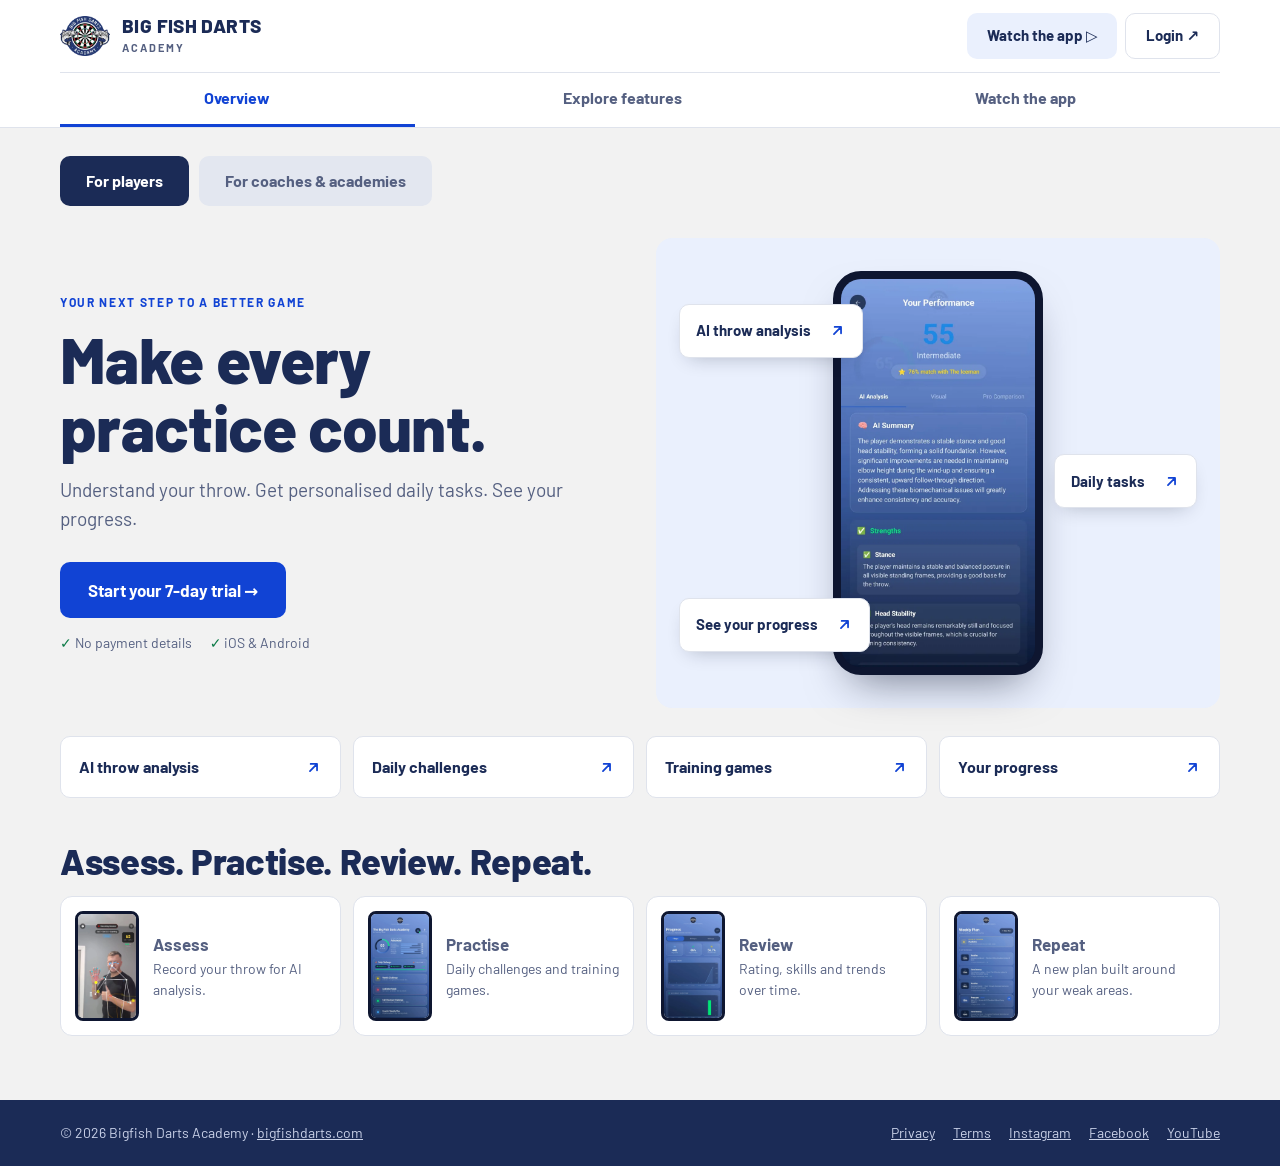
==== academy/index.html @ c9cdac0c "Add Big Fish Darts Academy website design preview Co-Authored-By: Claude Opus 5.5 <noreply@anthropic" ====
<!doctype html>
<html lang="en-GB">
<head>
  <meta charset="utf-8">
  <meta name="viewport" content="width=device-width, initial-scale=1, viewport-fit=cover">
  <title>Big Fish Darts Academy | Darts Training for Players and Academies</title>
  <meta name="description" content="Make every practice count. AI throw analysis, daily tasks and progress tracking for players, and a branded academy app for coaches.">
  <meta name="robots" content="noindex, nofollow">
  <meta name="theme-color" content="#243772">
  <link rel="icon" type="image/webp" href="img/logos/academy-crest-160.webp">
  <link rel="preconnect" href="https://fonts.googleapis.com">
  <link rel="preconnect" href="https://fonts.gstatic.com" crossorigin>
  <link rel="stylesheet" href="https://fonts.googleapis.com/css2?family=Barlow:wght@400;500;600;700;800&display=swap">
  <style>
    /* Same system as the League site: header + tabs, one tab at a time.
       An audience switch (players / coaches) changes headlines, screens and features. */
    :root {
      --rhino: #243772; --navy: #1b2b56; --sapphire: #1143d4; --sapphire-dark: #0d36ad;
      --grey: #f2f2f2; --white: #ffffff;
      --ink: #1b2b56; --muted: #556081; --line: #dfe3ec; --soft: #eaf0fd; --soft-2: #f6f8fc;
      --ok: #0b7a46;
      --body: "Barlow", system-ui, -apple-system, "Segoe UI", sans-serif;
      --r: 12px;
      color-scheme: light;
    }
    *, *::before, *::after { box-sizing: border-box; }
    body { margin: 0; font-family: var(--body); font-size: 16px; line-height: 1.55; color: var(--ink); background: var(--grey); -webkit-font-smoothing: antialiased; }
    img { display: block; max-width: 100%; height: auto; }
    a { color: var(--sapphire); }
    button { font: inherit; color: inherit; }
    :focus-visible { outline: 3px solid var(--sapphire); outline-offset: 2px; border-radius: 6px; }
    .wrap { width: 100%; max-width: 1200px; margin: 0 auto; padding-inline: 20px; }
    .eyebrow { margin: 0; font-size: 12px; font-weight: 700; letter-spacing: 0.14em; text-transform: uppercase; color: var(--sapphire); }
    h1, h2, h3 { margin: 0; line-height: 1.06; letter-spacing: -0.01em; text-wrap: balance; }
    h1 { font-size: clamp(38px, 5vw, 64px); font-weight: 800; }
    h2 { font-size: clamp(26px, 3vw, 36px); font-weight: 800; }
    h3 { font-size: 19px; font-weight: 700; }
    .lede { margin: 14px 0 0; font-size: 19px; color: var(--muted); max-width: 34em; }
    .small { font-size: 13px; color: var(--muted); }

    .btn { display: inline-flex; align-items: center; justify-content: center; gap: 8px; min-height: 46px; padding: 0 20px; border: 0; border-radius: 10px; font-weight: 700; font-size: 15px; text-decoration: none; cursor: pointer; white-space: nowrap; transition: background-color .15s, border-color .15s; }
    .btn-primary { background: var(--sapphire); color: #fff; } .btn-primary:hover { background: var(--sapphire-dark); color: #fff; }
    .btn-soft { background: var(--soft); color: var(--navy); } .btn-soft:hover { background: #dbe5fb; }
    .btn-line { background: #fff; color: var(--navy); border: 1.5px solid var(--line); } .btn-line:hover { border-color: var(--navy); }
    .btn-big { min-height: 56px; padding: 0 28px; font-size: 17px; }
    .btn-block { width: 100%; }
    .btn[disabled] { opacity: 0.55; cursor: not-allowed; }

    /* Header */
    .head { background: #fff; border-bottom: 1px solid var(--line); position: sticky; top: 0; z-index: 30; }
    .headbar { display: flex; align-items: center; justify-content: space-between; gap: 12px; min-height: 72px; }
    .brand { display: flex; align-items: center; gap: 12px; text-decoration: none; color: var(--ink); }
    .brand img { width: 50px; }
    .brand b { display: block; font-size: 19px; font-weight: 800; letter-spacing: 0.02em; line-height: 1; }
    .brand span span { display: block; margin-top: 4px; font-size: 11px; font-weight: 700; letter-spacing: 0.18em; color: var(--muted); }
    .head-actions { display: flex; align-items: center; gap: 8px; }
    .tabs { display: flex; gap: 4px; border-top: 1px solid var(--line); }
    .tabs [role="tab"] { flex: 1 0 auto; min-height: 54px; padding: 0 22px; border: 0; background: none; font-weight: 700; font-size: 16px; color: var(--muted); cursor: pointer; border-bottom: 3px solid transparent; }
    .tabs [role="tab"]:hover { color: var(--ink); }
    .tabs [role="tab"][aria-selected="true"] { color: var(--sapphire); border-bottom-color: var(--sapphire); }

    /* Audience switch */
    .audience { display: inline-grid; grid-template-columns: auto auto; gap: 10px; margin-top: 28px; }
    .audience button { min-height: 50px; padding: 0 26px; border: 0; border-radius: 10px; background: #e3e7f0; color: var(--muted); font-weight: 700; font-size: 16px; cursor: pointer; }
    .audience button[aria-pressed="true"] { background: var(--navy); color: #fff; }

    main { padding-block: 0 64px; }
    [role="tabpanel"][hidden], [data-aud][hidden] { display: none; }
    .panel, [data-aud] { animation: fade .2s ease; }
    @keyframes fade { from { opacity: 0; } to { opacity: 1; } }
    .card { background: #fff; border: 1px solid var(--line); border-radius: var(--r); }
    .chip { display: inline-flex; align-items: center; min-height: 26px; padding: 0 10px; border-radius: 6px; background: var(--soft); color: var(--sapphire); font-size: 12px; font-weight: 800; letter-spacing: 0.08em; text-transform: uppercase; }
    .chip-grey { background: #eceff4; color: var(--muted); }

    /* ---------- Overview ---------- */
    .hero { display: grid; grid-template-columns: minmax(0, 1fr) minmax(0, 1fr); gap: 32px; align-items: center; margin-top: 32px; }
    .checks { display: flex; flex-wrap: wrap; gap: 6px 18px; margin: 14px 0 0; padding: 0; list-style: none; font-size: 14px; color: var(--muted); }
    .checks li::before { content: "✓ "; color: var(--ok); font-weight: 800; }
    .stage { position: relative; min-height: 470px; border-radius: 16px; background: var(--soft); display: flex; align-items: center; justify-content: center; padding: 28px; }
    .phone { width: 210px; border-radius: 28px; border: 8px solid #0e1630; background: #0e1630; overflow: hidden; box-shadow: 0 22px 44px -18px rgba(14,22,48,0.55); }
    .tablet { width: 300px; border-radius: 16px; border: 8px solid #0e1630; background: #0e1630; overflow: hidden; box-shadow: 0 22px 44px -18px rgba(14,22,48,0.55); }
    .float { position: absolute; display: flex; align-items: center; justify-content: space-between; gap: 18px; min-height: 54px; padding: 0 16px; border: 1px solid var(--line); border-radius: 10px; background: #fff; font-weight: 700; font-size: 15px; cursor: pointer; box-shadow: 0 8px 20px -10px rgba(14,22,48,0.3); transition: border-color .15s; }
    .float:hover, .tile:hover { border-color: var(--sapphire); }
    .float svg, .tile svg { flex: none; width: 17px; height: 17px; color: var(--sapphire); }
    .f1 { left: 4%; top: 14%; } .f2 { right: 4%; top: 46%; } .f3 { left: 4%; bottom: 12%; }
    .caption { margin-top: 10px; text-align: center; }
    .tilerow { display: grid; grid-template-columns: repeat(4, minmax(0, 1fr)); gap: 12px; margin-top: 28px; }
    .tile { display: flex; align-items: center; justify-content: space-between; gap: 12px; min-height: 62px; padding: 0 18px; border: 1px solid var(--line); border-radius: 10px; background: #fff; font-weight: 700; font-size: 16px; text-align: left; cursor: pointer; transition: border-color .15s; }
    .tile small { display: block; font-weight: 600; font-size: 12px; color: var(--muted); }
    .swatches { display: flex; flex-wrap: wrap; align-items: center; gap: 12px; margin-top: 22px; }
    .swatches > span { font-size: 12px; font-weight: 800; letter-spacing: 0.12em; color: var(--muted); margin-right: 6px; }
    .sw { width: 40px; height: 40px; border-radius: 50%; border: 3px solid #fff; box-shadow: 0 0 0 1px var(--line); cursor: pointer; }
    .sw[aria-pressed="true"] { box-shadow: 0 0 0 3px var(--sapphire); }
    .sw-name { font-size: 14px; font-weight: 700; }

    .loop { margin-top: 44px; }
    .loop-grid { display: grid; grid-template-columns: repeat(4, minmax(0, 1fr)); gap: 12px; margin-top: 16px; }
    .loop-step { display: flex; gap: 14px; align-items: center; padding: 14px; text-align: left; cursor: pointer; }
    .loop-step img { width: 64px; height: 110px; object-fit: cover; object-position: top; border-radius: 8px; border: 3px solid #0e1630; flex: none; }
    .loop-step b { display: block; font-size: 17px; }
    .loop-step span { font-size: 14px; color: var(--muted); }
    .week { display: grid; grid-template-columns: repeat(7, minmax(0, 1fr)); gap: 8px; margin-top: 16px; }
    .day { padding: 12px; min-height: 120px; }
    .day b { display: block; font-size: 12px; letter-spacing: 0.1em; text-transform: uppercase; color: var(--muted); }
    .day strong { display: block; margin-top: 8px; font-size: 15px; line-height: 1.3; }
    .day span { display: block; margin-top: 4px; font-size: 13px; color: var(--muted); }
    .day.you { background: var(--navy); color: #fff; border-color: var(--navy); }
    .day.you b, .day.you span { color: #c9d1e8; }

    /* ---------- Explore features ---------- */
    .explore { display: grid; grid-template-columns: minmax(0, 1fr) minmax(0, 0.8fr) minmax(0, 1fr); gap: 18px; align-items: stretch; margin-top: 24px; }
    .tiles { display: flex; flex-direction: column; gap: 12px; }
    .tiles .tile { min-height: 64px; }
    .phone-stage { display: flex; flex-direction: column; align-items: center; justify-content: space-between; gap: 18px; padding: 22px; border-radius: var(--r); background: var(--soft); }
    .phone-stage .phone { width: min(220px, 100%); }
    .more { margin-top: 16px; display: flex; flex-wrap: wrap; gap: 12px; }
    .more .btn { min-width: 240px; }

    /* ---------- Watch ---------- */
    .watch { display: grid; grid-template-columns: minmax(0, 1fr) minmax(0, 1fr); gap: 28px; margin-top: 24px; align-items: center; }
    .story { position: relative; display: flex; align-items: center; justify-content: center; min-height: 520px; border-radius: 16px; background: var(--rhino); padding: 24px; }
    .story img { max-height: 470px; width: auto; border-radius: 18px; border: 6px solid #0e1630; }
    .story img.wide { border-radius: 12px; max-width: 100%; }
    .story .tag { position: absolute; top: 14px; left: 14px; }
    .steps { display: flex; flex-direction: column; gap: 10px; margin-top: 20px; }
    .steps button { display: grid; grid-template-columns: 38px minmax(0, 1fr); gap: 14px; align-items: center; padding: 14px 16px; border: 1px solid var(--line); border-radius: 10px; background: #fff; text-align: left; cursor: pointer; }
    .steps button i { display: flex; align-items: center; justify-content: center; width: 38px; height: 38px; border-radius: 50%; background: #e3e7f0; font-style: normal; font-weight: 800; }
    .steps button[aria-pressed="true"] { border-color: var(--sapphire); box-shadow: inset 4px 0 0 var(--sapphire); }
    .steps button[aria-pressed="true"] i { background: var(--sapphire); color: #fff; }
    .steps b { display: block; } .steps span { font-size: 14px; color: var(--muted); }
    .navrow { display: flex; gap: 10px; margin-top: 16px; }
    .soon { margin-top: 16px; padding: 14px 16px; border-radius: 10px; background: #fff7e0; color: #6a4e00; font-size: 14px; }

    /* Dialogs */
    dialog { border: 0; padding: 0; border-radius: 16px; width: 100%; max-width: min(880px, calc(100vw - 24px)); max-height: calc(100vh - 32px); color: var(--ink); box-shadow: 0 30px 80px rgba(14,22,48,0.45); }
    dialog::backdrop { background: rgba(14,22,48,0.6); }
    dialog[open] { animation: fade .18s ease; }
    .dlg-top { position: sticky; top: 0; z-index: 2; display: flex; align-items: center; justify-content: space-between; gap: 12px; padding: 12px 18px; background: #fff; border-bottom: 1px solid var(--line); }
    .back { display: inline-flex; align-items: center; gap: 6px; min-height: 44px; padding: 0 6px; border: 0; background: none; color: var(--sapphire); font-weight: 700; cursor: pointer; }
    .x { width: 44px; height: 44px; border: 1px solid var(--line); border-radius: 10px; background: #fff; font-size: 22px; line-height: 1; cursor: pointer; }
    .feat { display: grid; grid-template-columns: minmax(0, 1fr) minmax(0, 1fr); gap: 24px; padding: 24px; }
    .feat .benefit { margin: 8px 0 0; font-size: 19px; font-weight: 700; }
    .feat .desc { margin: 8px 0 0; color: var(--muted); }
    .feat ul { margin: 16px 0 0; padding-left: 20px; } .feat li { margin: 6px 0; }
    .feat .shots { display: flex; gap: 10px; justify-content: center; padding: 16px; border-radius: var(--r); background: var(--soft); overflow-x: auto; }
    .feat .shots img { width: 190px; flex: none; border-radius: 16px; border: 5px solid #0e1630; cursor: zoom-in; }
    .feat .shots img.wide { width: 280px; border-radius: 10px; }
    .list { margin: 0; padding: 0; list-style: none; }
    .list li { display: flex; align-items: center; justify-content: space-between; gap: 12px; padding: 14px 0; border-top: 1px solid var(--line); }
    .list li:first-child { border-top: 0; }
    .list p { margin: 2px 0 0; font-size: 14px; color: var(--muted); }
    ol.howto { margin: 0; padding-left: 20px; } ol.howto li { margin: 8px 0; }
    dialog.lightbox { max-width: min(560px, calc(100vw - 24px)); background: #0e1630; }
    dialog.lightbox img { width: 100%; max-height: 86vh; object-fit: contain; }
    dialog.lightbox .x { position: absolute; top: 10px; right: 10px; }

    footer { background: var(--navy); color: #c9d1e8; font-size: 14px; }
    footer .row { display: flex; flex-wrap: wrap; align-items: center; justify-content: space-between; gap: 10px 24px; padding-block: 22px; }
    footer a { color: #c9d1e8; } footer a:hover { color: #fff; }
    footer nav { display: flex; flex-wrap: wrap; gap: 6px 18px; }
    .bottom-nav { display: none; }

    @media (max-width: 900px) {
      .hero, .watch { grid-template-columns: minmax(0, 1fr); }
      .stage { min-height: 0; flex-direction: column; gap: 14px; }
      .float { position: static; width: 100%; }
      .floats { display: grid; grid-template-columns: repeat(2, minmax(0, 1fr)); gap: 10px; width: 100%; }
      .tilerow, .loop-grid { grid-template-columns: repeat(2, minmax(0, 1fr)); }
      .week { grid-template-columns: repeat(4, minmax(0, 1fr)); }
      .explore { grid-template-columns: minmax(0, 1fr); }
      .explore .phone-stage { order: -1; }
      .tiles { display: grid; grid-template-columns: repeat(2, minmax(0, 1fr)); }
      .tiles .tile { min-height: 58px; font-size: 15px; padding: 0 14px; }
      .feat { grid-template-columns: minmax(0, 1fr); padding: 18px; }
      .story { min-height: 0; }
      .story img { max-height: 400px; }
    }
    @media (min-width: 901px) { .floats { display: contents; } }
    @media (max-width: 640px) {
      .tabs { display: none; }
      .head-actions .btn-soft { display: none; }
      .brand img { width: 42px; }
      main { padding-block: 0 96px; }
      .audience { display: grid; width: 100%; margin-top: 16px; }
      .audience button { padding: 0 10px; font-size: 15px; }
      .hero { margin-top: 20px; gap: 22px; }
      .btn-big { width: 100%; }
      .tilerow, .loop-grid { grid-template-columns: minmax(0, 1fr); }
      .week { grid-template-columns: repeat(2, minmax(0, 1fr)); }
      .tablet { width: 240px; }
      dialog { max-width: 100vw; max-height: 100vh; height: 100%; border-radius: 0; margin: 0; }
      .feat .shots { justify-content: flex-start; }
      .bottom-nav { display: grid; grid-template-columns: repeat(4, minmax(0, 1fr)); position: fixed; left: 0; right: 0; bottom: 0; z-index: 40; background: #fff; border-top: 1px solid var(--line); padding-bottom: env(safe-area-inset-bottom, 0px); }
      .bottom-nav button { display: flex; flex-direction: column; align-items: center; justify-content: center; gap: 3px; min-height: 60px; border: 0; background: none; font-size: 11px; font-weight: 700; color: var(--muted); cursor: pointer; }
      .bottom-nav svg { width: 22px; height: 22px; }
      .bottom-nav button[aria-current="true"] { color: var(--sapphire); }
      footer { padding-bottom: 64px; }
    }
    @media (prefers-reduced-motion: reduce) { *, *::before, *::after { animation: none !important; transition: none !important; } }
  </style>
</head>
<body>

<header class="head">
  <div class="wrap headbar">
    <a class="brand" href="#overview" data-go="overview" aria-label="Big Fish Darts Academy home">
      <img src="img/logos/academy-crest-160.webp" width="50" height="39" alt="">
      <span><b>BIG FISH DARTS</b><span>ACADEMY</span></span>
    </a>
    <div class="head-actions">
      <button class="btn btn-soft" type="button" data-go="watch">Watch the app ▷</button>
      <button class="btn btn-line" type="button" data-open="dlg-login">Login ↗</button>
    </div>
  </div>
  <div class="wrap">
    <nav class="tabs" role="tablist" aria-label="Big Fish Darts Academy">
      <button role="tab" id="tab-overview" aria-controls="overview" aria-selected="true">Overview</button>
      <button role="tab" id="tab-features" aria-controls="features" aria-selected="false" tabindex="-1">Explore features</button>
      <button role="tab" id="tab-watch" aria-controls="watch" aria-selected="false" tabindex="-1">Watch the app</button>
    </nav>
  </div>
</header>

<main class="wrap">
  <div class="audience" role="group" aria-label="Who is this for?">
    <button type="button" data-audience="players" aria-pressed="true">For players</button>
    <button type="button" data-audience="coaches" aria-pressed="false">For coaches &amp; academies</button>
  </div>

  <!-- ======================= OVERVIEW ======================= -->
  <section id="overview" class="panel" role="tabpanel" aria-labelledby="tab-overview">

    <!-- Players -->
    <div data-aud="players">
      <div class="hero">
        <div>
          <p class="eyebrow">Your next step to a better game</p>
          <h1 style="margin-top: 14px">Make every practice count.</h1>
          <p class="lede">Understand your throw. Get personalised daily tasks. See your progress.</p>
          <div style="margin-top: 28px"><a class="btn btn-primary btn-big" href="https://apps.apple.com/us/app/big-fish-darts-academy/id6762966870" target="_blank" rel="noopener">Start your 7-day trial →</a></div>
          <ul class="checks"><li>No payment details</li><li>iOS &amp; Android</li></ul>
        </div>
        <div>
          <div class="stage">
            <div class="phone"><img src="img/app/ai-summary.webp" alt="Your Performance screen: AI summary of a player's throw with a score of 55"></div>
            <div class="floats">
              <button class="float f1" type="button" data-feature="ai">AI throw analysis <svg viewBox="0 0 24 24" fill="none" stroke="currentColor" stroke-width="2.5" stroke-linecap="round" stroke-linejoin="round" aria-hidden="true"><path d="M7 17 17 7M8 7h9v9"/></svg></button>
              <button class="float f2" type="button" data-feature="plan">Daily tasks <svg viewBox="0 0 24 24" fill="none" stroke="currentColor" stroke-width="2.5" stroke-linecap="round" stroke-linejoin="round" aria-hidden="true"><path d="M7 17 17 7M8 7h9v9"/></svg></button>
              <button class="float f3" type="button" data-feature="progress">See your progress <svg viewBox="0 0 24 24" fill="none" stroke="currentColor" stroke-width="2.5" stroke-linecap="round" stroke-linejoin="round" aria-hidden="true"><path d="M7 17 17 7M8 7h9v9"/></svg></button>
            </div>
          </div>
        </div>
      </div>
      <div class="tilerow" data-tiles="ai daily games progress"></div>

      <div class="loop">
        <h2>Assess. Practise. Review. Repeat.</h2>
        <div class="loop-grid">
          <button class="card loop-step" type="button" data-feature="ai"><img src="img/app/live-scan.webp" alt=""><span><b>Assess</b><span>Record your throw for AI analysis.</span></span></button>
          <button class="card loop-step" type="button" data-feature="daily"><img src="img/app/train.webp" alt=""><span><b>Practise</b><span>Daily challenges and training games.</span></span></button>
          <button class="card loop-step" type="button" data-feature="progress"><img src="img/app/progress.webp" alt=""><span><b>Review</b><span>Rating, skills and trends over time.</span></span></button>
          <button class="card loop-step" type="button" data-feature="plan"><img src="img/app/weekly-plan.webp" alt=""><span><b>Repeat</b><span>A new plan built around your weak areas.</span></span></button>
        </div>
      </div>
    </div>

    <!-- Coaches -->
    <div data-aud="coaches" hidden>
      <div class="hero">
        <div>
          <p class="eyebrow">Your players. Your identity.</p>
          <h1 style="margin-top: 14px">Your academy.<br>Your app.<br>Your colours.</h1>
          <p class="lede">Keep players improving through the six days between sessions.</p>
          <div style="margin-top: 28px"><button class="btn btn-primary btn-big" type="button" data-open="dlg-create">Create your academy app →</button></div>
          <div class="swatches" role="group" aria-label="Try an academy style">
            <span>TRY A STYLE</span>
            <button class="sw" type="button" aria-pressed="true" data-style="kendal" style="background:#0f5b45" aria-label="Kendal Youth style"></button>
            <button class="sw" type="button" aria-pressed="false" data-style="rubery" style="background:#c8673f" aria-label="Rubery style"></button>
            <button class="sw" type="button" aria-pressed="false" data-style="pendle" style="background:#c9a92c" aria-label="Pendle Youth style"></button>
            <button class="sw" type="button" aria-pressed="false" data-style="shepperton" style="background:#7a1c24" aria-label="Shepperton style"></button>
            <button class="sw" type="button" aria-pressed="false" data-style="bullseye" style="background:#c4302b" aria-label="Bullseye style"></button>
            <span class="sw-name" id="sw-name">Kendal Youth</span>
          </div>
        </div>
        <div>
          <div class="stage">
            <div class="tablet"><img id="style-img" src="img/brand/kendal.webp" alt="The app in Kendal Youth Darts Academy's colours"></div>
            <div class="floats">
              <button class="float f1" type="button" data-feature="brand">Make it yours <svg viewBox="0 0 24 24" fill="none" stroke="currentColor" stroke-width="2.5" stroke-linecap="round" stroke-linejoin="round" aria-hidden="true"><path d="M7 17 17 7M8 7h9v9"/></svg></button>
              <button class="float f2" type="button" data-feature="cplan">Set weekly plans <svg viewBox="0 0 24 24" fill="none" stroke="currentColor" stroke-width="2.5" stroke-linecap="round" stroke-linejoin="round" aria-hidden="true"><path d="M7 17 17 7M8 7h9v9"/></svg></button>
              <button class="float f3" type="button" data-feature="follow">Follow every player <svg viewBox="0 0 24 24" fill="none" stroke="currentColor" stroke-width="2.5" stroke-linecap="round" stroke-linejoin="round" aria-hidden="true"><path d="M7 17 17 7M8 7h9v9"/></svg></button>
            </div>
          </div>
          <p class="small caption">Genuine app screenshots in academy colours.</p>
        </div>
      </div>
      <div class="tilerow" data-tiles="brand cplan follow howai"></div>

      <div class="loop">
        <h2>The six days between sessions</h2>
        <p class="lede" style="margin-top: 8px">You coach once a week. The app keeps every player practising the rest of it.</p>
        <div class="week">
          <div class="card day you"><b>Day 1</b><strong>Your session</strong><span>Coach, then set the week's plan.</span></div>
          <div class="card day"><b>Day 2</b><strong>Doubles Lockdown</strong><span>Doubles across the board</span></div>
          <div class="card day"><b>Day 3</b><strong>Consistency Ladder</strong><span>Consistent scores</span></div>
          <div class="card day"><b>Day 4</b><strong>Checkout Builder</strong><span>Finishing on a double</span></div>
          <div class="card day"><b>Day 5</b><strong>Bob's 27</strong><span>Doubles under pressure</span></div>
          <div class="card day"><b>Day 6</b><strong>Around the Clock</strong><span>Minimal misses</span></div>
          <div class="card day"><b>Day 7</b><strong>Back with you</strong><span>See the week's progress.</span></div>
        </div>
        <p class="small" style="margin-top: 8px">Example week taken from a real AI weekly plan in the app.</p>
      </div>
    </div>
  </section>

  <!-- ======================= EXPLORE FEATURES ======================= -->
  <section id="features" class="panel" role="tabpanel" aria-labelledby="tab-features" hidden>
    <div style="margin-top: 32px">
      <p class="eyebrow" id="feat-eyebrow">Built for players</p>
      <h1 style="margin-top: 10px">Tap a feature. See it work.</h1>
    </div>
    <div class="explore">
      <div class="tiles" id="tiles-left"></div>
      <div class="phone-stage">
        <div class="phone"><img id="feat-phone" src="img/app/home.webp" alt="Big Fish Darts Academy app home screen"></div>
        <button class="btn btn-primary btn-block" type="button" data-go="watch">▷ Watch the app</button>
      </div>
      <div class="tiles" id="tiles-right"></div>
    </div>
    <div class="more" id="more"></div>
  </section>

  <!-- ======================= WATCH ======================= -->
  <section id="watch" class="panel" role="tabpanel" aria-labelledby="tab-watch" hidden>
    <div class="watch">
      <div>
        <p class="eyebrow" id="watch-eyebrow">For players</p>
        <h1 style="margin-top: 10px" id="watch-title">From one throw to real progress.</h1>
        <div class="steps" id="steps"></div>
        <div class="navrow"><button class="btn btn-line" type="button" id="prev">← Previous</button><button class="btn btn-primary" type="button" id="next">Next →</button></div>
        <p class="soon">The short explainer film with real app footage will play here once it's ready.</p>
      </div>
      <div class="story" aria-live="polite"><span class="chip tag" id="story-tag">Step 1 of 4</span><img id="story-img" src="img/app/live-scan.webp" alt=""></div>
    </div>
  </section>
</main>

<footer>
  <div class="wrap row">
    <span>© 2026 Bigfish Darts Academy · <a href="https://www.bigfishdarts.com/">bigfishdarts.com</a></span>
    <nav aria-label="Footer">
      <a href="https://bigfishdartsleague.com/privacy-policy/">Privacy</a>
      <a href="https://bigfishdartsleague.com/terms-conditions/">Terms</a>
      <a href="https://www.instagram.com/bigfishdartsleague/">Instagram</a>
      <a href="https://www.facebook.com/people/Big-Fish-Darts/61577716138135/">Facebook</a>
      <a href="https://www.youtube.com/channel/UCSxT7PgtQ6lNUuAB854ubFQ">YouTube</a>
    </nav>
  </div>
</footer>

<nav class="bottom-nav" aria-label="Sections">
  <button type="button" data-go="overview" aria-current="true"><svg viewBox="0 0 24 24" fill="none" stroke="currentColor" stroke-width="2" stroke-linecap="round" stroke-linejoin="round" aria-hidden="true"><path d="M3 11 12 4l9 7v9a1 1 0 0 1-1 1h-5v-6H9v6H4a1 1 0 0 1-1-1z"/></svg>Overview</button>
  <button type="button" data-go="features"><svg viewBox="0 0 24 24" fill="none" stroke="currentColor" stroke-width="2" stroke-linecap="round" stroke-linejoin="round" aria-hidden="true"><rect x="3" y="3" width="7" height="7" rx="1"/><rect x="14" y="3" width="7" height="7" rx="1"/><rect x="3" y="14" width="7" height="7" rx="1"/><rect x="14" y="14" width="7" height="7" rx="1"/></svg>Features</button>
  <button type="button" data-go="watch"><svg viewBox="0 0 24 24" fill="none" stroke="currentColor" stroke-width="2" stroke-linecap="round" stroke-linejoin="round" aria-hidden="true"><circle cx="12" cy="12" r="9"/><path d="m10 8 6 4-6 4z"/></svg>Watch</button>
  <button type="button" data-open="dlg-app"><svg viewBox="0 0 24 24" fill="none" stroke="currentColor" stroke-width="2" stroke-linecap="round" stroke-linejoin="round" aria-hidden="true"><path d="M12 3v12M7 10l5 5 5-5M5 21h14"/></svg>Get the app</button>
</nav>

<!-- ======================= Dialogs ======================= -->
<dialog id="dlg-feature" aria-labelledby="feat-t">
  <div class="dlg-top"><button class="back" type="button" data-close>← Back to features</button><button class="x" type="button" data-close aria-label="Close">×</button></div>
  <div class="feat" id="feat-body"></div>
</dialog>

<dialog id="dlg-app" aria-labelledby="app-t" style="max-width: 460px">
  <div class="dlg-top"><h2 id="app-t" style="font-size: 22px">Get Big Fish Darts Academy</h2><button class="x" type="button" data-close aria-label="Close">×</button></div>
  <div style="padding: 20px; display: grid; gap: 10px">
    <a class="btn btn-primary" href="https://apps.apple.com/us/app/big-fish-darts-academy/id6762966870" target="_blank" rel="noopener">Download on the App Store ↗</a>
    <button class="btn btn-line" type="button" disabled>Google Play link to be added</button>
    <p class="small" style="margin: 4px 0 0">7-day free trial. No payment details needed to start.</p>
  </div>
</dialog>

<dialog id="dlg-login" aria-labelledby="login-t" style="max-width: 520px">
  <div class="dlg-top"><h2 id="login-t" style="font-size: 22px">Login</h2><button class="x" type="button" data-close aria-label="Close">×</button></div>
  <div style="padding: 20px">
    <p style="margin: 0 0 6px; color: var(--muted)">Web logins are coming soon. Players and coaches use the Big Fish Darts Academy app.</p>
    <ul class="list">
      <li><div><h3>Player login</h3><p>Your plan, sessions and progress.</p></div><span class="chip chip-grey">Coming soon</span></li>
      <li><div><h3>Coach login</h3><p>Your academy, players and tasks.</p></div><span class="chip chip-grey">Coming soon</span></li>
    </ul>
    <button class="btn btn-primary btn-block" type="button" data-swap="dlg-app" style="margin-top: 12px">Open the app instead</button>
  </div>
</dialog>

<dialog id="dlg-create" aria-labelledby="create-t" style="max-width: 560px">
  <div class="dlg-top"><h2 id="create-t" style="font-size: 22px">Create your academy app</h2><button class="x" type="button" data-close aria-label="Close">×</button></div>
  <div style="padding: 22px">
    <ol class="howto">
      <li>Download Big Fish Darts Academy.</li>
      <li>Set up your academy as a coach.</li>
      <li>Add your academy name and logo. Colours are taken from your logo.</li>
      <li>Invite players with your code. They see your branding straight away.</li>
    </ol>
    <div style="display: grid; gap: 10px; margin-top: 18px">
      <a class="btn btn-primary" href="https://apps.apple.com/us/app/big-fish-darts-academy/id6762966870" target="_blank" rel="noopener">Download on the App Store ↗</a>
      <a class="btn btn-line" href="mailto:info@bigfishdartsleague.com?subject=Big%20Fish%20Darts%20Academy%20for%20my%20academy">Talk to us first</a>
    </div>
    <p class="small" style="margin: 12px 0 0">Email: <span style="user-select: all">info@bigfishdartsleague.com</span></p>
  </div>
</dialog>

<dialog id="lightbox" class="lightbox" aria-label="Enlarged image">
  <button class="x" type="button" data-close aria-label="Close">×</button>
  <img src="" alt="">
</dialog>

<script>
/* ---------- Features (content taken from the real app screens) ---------- */
const F = {
  ai: { t: 'AI throw analysis', b: 'See what your throw is really doing.', d: 'Record a short video and get a coaching report on your technique.', s: ['live-scan', 'ai-summary', 'ai-improve', 'frame-windup'], l: ['Record 3 to 10 throws on your phone', 'Strengths and areas to improve, from stance to follow-through', 'Frame-by-frame feedback on your wind-up and release'] },
  pro: { t: 'Pro comparison', b: 'Find the pro whose style is closest to yours.', d: 'Your key metrics side by side with professional throwing styles.', s: ['pro-metrics', 'pro-matches'], l: ['Elbow stability, release timing, follow-through and tempo', 'Your closest style matches, with the reasons why', 'Your numbers against the pro for each metric'] },
  live: { t: 'Live coaching', b: 'Feedback while you practise.', d: 'The camera stays on during practice.', s: ['ai-modes', 'live-scan'], l: ['Instant scores after each throw', 'Spoken coaching cues', 'Body pose detection'] },
  daily: { t: 'Daily challenges', b: 'A reason to pick up your darts every day.', d: 'Three short games each day.', s: ['train'], l: ['A new daily challenge of three games', 'Keep your streak going', 'Mixes doubles, scoring and trebles'] },
  weekly: { t: 'Big Fish Weekly Challenge', b: 'One test of your whole game, every week.', d: 'Six blocks to complete. It resets weekly.', s: ['weekly-challenge'], l: ['Scoring power, singles, trebles, doubles, checkouts and a championship mix', 'Blocks unlock one after another', 'Your first attempt counts most toward your rating'] },
  games: { t: 'Training games', b: 'Practise with purpose, not just at treble 20.', d: 'Every game is scored, with accuracy and darts thrown.', s: ['train-games', 'session-history'], l: ['Big Fish Circuit, Treble Attack, Doubles Lockdown, Consistency Ladder, Around the Clock and more', 'Score, accuracy and time for every session', 'Optional AI form scan results'] },
  codfather: { t: 'Codfather Mode', b: 'Play under match pressure against AI.', d: '', s: ['train'], l: ['501 against an AI opponent', '20 levels', 'Win to unlock the next level'] },
  checkout: { t: 'Full Checkout Challenge', b: 'A lifetime goal for every player.', d: '', s: ['train'], l: ['Complete every checkout from 2 to 170', 'Tracks the finishes you have done'] },
  plan: { t: 'Daily tasks & weekly plan', b: 'Always know what to practise next.', d: 'An AI-personalised 7-day schedule built around your weak areas.', s: ['weekly-plan', 'coach-task'], l: ['A focus for the week, like doubles', 'A game and a target for every day', 'Tasks from your coach appear too'] },
  progress: { t: 'Your progress', b: 'See your game improve, week by week.', d: 'Your BFDAR rating, grade and momentum, with six skills behind it.', s: ['home', 'skills-radar', 'progress'], l: ['Accuracy, consistency, doubles, scoring, pressure and AI form', 'Score, accuracy and doubles trends over 7, 30 or 90 days', 'An AI insight on what to focus on'] },
  board: { t: 'Train the whole board', b: 'Singles, trebles, doubles and checkouts.', d: 'Practice goes well beyond treble 20.', s: ['weekly-challenge', 'train-games'], l: ['Singles and trebles on 20, 19 and 18', 'Doubles from D20 down to D4', 'Checkout doubles to close out a leg'] },
  muscle: { t: 'Muscle memory', b: 'Repeat a good throw until it is automatic.', d: 'Short, regular sessions build a consistent routine.', s: ['session-history'], l: ['Consistency Ladder and Around the Clock reward repeatable throws', 'Daily challenges keep the routine going'] },
  // Coaches
  brand: { t: 'Make it yours', b: 'Your academy name, logo and colours in the app.', d: 'Players see your academy, not ours.', s: ['@shepperton', '@kendal', '@bullseye'], l: ['Add your academy name and logo', 'Colours are taken from your logo', 'Players see your branding as soon as they join with your invite code'] },
  dashboard: { t: 'Coach dashboard', b: 'Every player in one place.', d: '', s: ['coach-dashboard'], l: ['See every connected player and their rating', 'Invite players with a code', 'Keep track of places used'] },
  assign: { t: 'Assign training', b: 'Set the work in seconds.', d: 'Tasks land in your player\'s app under "From your coach".', s: ['assign-task', 'coach-task'], l: ['Pick a training game', 'Set 5 to 20 minutes', 'Add a note for the player'] },
  cplan: { t: 'Weekly plans', b: 'A plan for every player, every week.', d: 'AI-personalised 7-day schedules focused on each player\'s weak areas.', s: ['weekly-plan', 'train'], l: ['A focus of the week for each player', 'A game and a target for every day', 'Players see today\'s task in their app'] },
  groups: { t: 'Groups', b: 'Organise your squad.', d: '', s: ['groups'], l: ['Put players into training groups', 'Add or remove players any time'] },
  follow: { t: 'Follow every player', b: 'Spot progress and problems early.', d: 'Ratings, skills and sessions for each player.', s: ['player-details', 'skills-radar', 'home'], l: ['Rating and skill breakdown for every player', 'Session history and task status', 'Momentum shows who is improving or dropping'] },
  howai: { t: 'How AI helps', b: 'More coaching from every session.', d: 'The AI reviews recorded throws and builds plans around weak areas.', s: ['ai-improve', 'frame-follow', 'weekly-plan'], l: ['Strengths and areas to improve for each player', 'Frame-by-frame technique feedback', 'Weekly plans built from each player\'s weak areas'] },
  between: { t: 'Between sessions', b: 'Stay in touch all week.', d: 'Players see your tasks and can chat with you in the app.', s: ['coach-task', '@bullseye'], l: ['Chat with your players', 'Pending tasks from you on their home screen', 'A weekly tracker of the days they practised'] },
  jdc: { t: 'JDC challenge', b: 'Screens to follow.', d: '', s: [], l: [], soon: 'The JDC challenge screens and approved branding will be added once Big Fish supplies them.' },
};
const SETS = {
  players: { eyebrow: 'Built for players', left: ['ai', 'pro', 'live', 'daily', 'weekly'], right: ['games', 'codfather', 'checkout', 'plan', 'progress'], more: ['board', 'muscle'], phone: 'home' },
  coaches: { eyebrow: 'Built for coaches & academies', left: ['brand', 'dashboard', 'assign', 'cplan', 'groups'], right: ['follow', 'howai', 'between', 'games', 'jdc'], more: ['board', 'muscle'], phone: 'coach-dashboard' },
};
const STORIES = {
  players: { eyebrow: 'For players', title: 'From one throw to real progress.', steps: [['Record a throw', 'Prop up your phone and throw a set.', 'live-scan'], ['Get real feedback', 'See what to fix in your technique.', 'ai-improve'], ['Do your daily task', 'Your plan tells you what to practise.', 'weekly-plan'], ['See your progress', 'Watch your rating and skills move.', 'progress']] },
  coaches: { eyebrow: 'For coaches & academies', title: 'Your academy, running all week.', steps: [['Brand your app', 'Add your name and logo.', '@shepperton'], ['Invite your players', 'They join with your code.', 'coach-dashboard'], ['Assign the work', 'Pick a game, a duration and a note.', 'assign-task'], ['Follow every player', 'Ratings, skills and sessions.', 'player-details']] },
};
const src = (s) => s.startsWith('@') ? `img/brand/${s.slice(1)}.webp` : `img/app/${s}.webp`;
const arrow = '<svg viewBox="0 0 24 24" fill="none" stroke="currentColor" stroke-width="2.5" stroke-linecap="round" stroke-linejoin="round" aria-hidden="true"><path d="M7 17 17 7M8 7h9v9"/></svg>';
const tile = (k) => `<button class="tile" type="button" data-feature="${k}"><span>${F[k].t}${F[k].soon ? '<small>Coming soon</small>' : ''}</span>${arrow}</button>`;
document.querySelectorAll('[data-tiles]').forEach((r) => (r.innerHTML = r.dataset.tiles.split(' ').map(tile).join('')));

let audience = 'players', step = 0;
function render() {
  document.querySelectorAll('[data-aud]').forEach((el) => (el.hidden = el.dataset.aud !== audience));
  document.querySelectorAll('[data-audience]').forEach((b) => b.setAttribute('aria-pressed', b.dataset.audience === audience));
  const S = SETS[audience];
  document.getElementById('feat-eyebrow').textContent = S.eyebrow;
  document.getElementById('tiles-left').innerHTML = S.left.map(tile).join('');
  document.getElementById('tiles-right').innerHTML = S.right.map(tile).join('');
  document.getElementById('more').innerHTML = S.more.map((k) => `<button class="btn btn-line" type="button" data-feature="${k}">${F[k].t} →</button>`).join('');
  document.getElementById('feat-phone').src = src(S.phone);
  const W = STORIES[audience];
  document.getElementById('watch-eyebrow').textContent = W.eyebrow;
  document.getElementById('watch-title').textContent = W.title;
  document.getElementById('steps').innerHTML = W.steps.map(([t, d], i) => `<button type="button" data-step="${i}" aria-pressed="${i === step}"><i>${i + 1}</i><span><b>${t}</b><span>${d}</span></span></button>`).join('');
  const [t, , img] = W.steps[step];
  const si = document.getElementById('story-img');
  si.src = src(img); si.alt = t + ': app screen'; si.className = img.startsWith('@') ? 'wide' : '';
  document.getElementById('story-tag').textContent = `Step ${step + 1} of ${W.steps.length}`;
  document.getElementById('prev').disabled = step === 0;
  document.getElementById('next').textContent = step === W.steps.length - 1 ? 'Start again ↺' : 'Next →';
}
document.addEventListener('click', (e) => {
  const a = e.target.closest('[data-audience]');
  if (a) { audience = a.dataset.audience; step = 0; render(); history.replaceState(null, '', '#' + (audience === 'coaches' ? 'coaches' : currentTab)); }
  const st = e.target.closest('[data-step]'); if (st) { step = +st.dataset.step; render(); }
});
document.getElementById('prev').addEventListener('click', () => { if (step > 0) { step--; render(); } });
document.getElementById('next').addEventListener('click', () => { step = (step + 1) % STORIES[audience].steps.length; render(); });

/* Try a style */
const STYLES = { kendal: 'Kendal Youth', rubery: 'Rubery', pendle: 'Pendle Youth', shepperton: 'Shepperton', bullseye: 'Bullseye' };
document.querySelectorAll('[data-style]').forEach((b, _, all) => b.addEventListener('click', () => {
  all.forEach((x) => x.setAttribute('aria-pressed', x === b));
  const img = document.getElementById('style-img');
  img.src = `img/brand/${b.dataset.style}.webp`; img.alt = `The app in ${STYLES[b.dataset.style]} Darts Academy's colours`;
  document.getElementById('sw-name').textContent = STYLES[b.dataset.style];
}));

/* Feature panel */
let lastBtn = null;
function openFeature(k, btn) {
  const f = F[k]; lastBtn = btn || null;
  const shots = f.s.length ? `<div class="shots">${f.s.map((s) => `<img src="${src(s)}" alt="${f.t}: app screen" loading="lazy" class="${s.startsWith('@') ? 'wide' : ''}">`).join('')}</div>` : '<div class="shots" style="min-height:260px;align-items:center;color:var(--muted)">Screens to follow</div>';
  document.getElementById('feat-body').innerHTML = `
    <div>
      <h2 id="feat-t">${f.t}</h2>
      <p class="benefit">${f.b}</p>
      ${f.d ? `<p class="desc">${f.d}</p>` : ''}
      ${f.l.length ? `<ul>${f.l.map((x) => `<li>${x}</li>`).join('')}</ul>` : ''}
      ${f.soon ? `<p class="soon">${f.soon}</p>` : ''}
      <div style="display:grid;gap:10px;margin-top:20px">
        <button class="btn btn-primary" type="button" data-close data-go="watch">▷ Watch the app</button>
        <button class="btn btn-line" type="button" data-swap="dlg-app">Get the app</button>
      </div>
    </div>
    <div>${shots}</div>`;
  const d = document.getElementById('dlg-feature'); d.showModal(); d.scrollTop = 0;
}
document.addEventListener('click', (e) => { const fb = e.target.closest('[data-feature]'); if (fb) openFeature(fb.dataset.feature, fb); });
document.getElementById('dlg-feature').addEventListener('close', () => { if (lastBtn && document.contains(lastBtn)) lastBtn.focus(); });

/* Tabs, bottom nav, deep links (#overview #features #watch #players #coaches) */
const tabs = [...document.querySelectorAll('.tabs [role="tab"]')];
let currentTab = 'overview';
function selectTab(id, focus) {
  currentTab = id;
  tabs.forEach((t) => { const on = t.getAttribute('aria-controls') === id; t.setAttribute('aria-selected', on); t.tabIndex = on ? 0 : -1; document.getElementById(t.getAttribute('aria-controls')).hidden = !on; if (on && focus) t.focus(); });
  document.querySelectorAll('.bottom-nav [data-go]').forEach((b) => b.setAttribute('aria-current', b.dataset.go === id));
  history.replaceState(null, '', '#' + id);
  window.scrollTo({ top: 0 });
}
tabs.forEach((t, i) => {
  t.addEventListener('click', () => selectTab(t.getAttribute('aria-controls')));
  t.addEventListener('keydown', (e) => { const d = { ArrowRight: 1, ArrowLeft: -1 }[e.key]; if (d) { e.preventDefault(); selectTab(tabs[(i + d + tabs.length) % tabs.length].getAttribute('aria-controls'), true); } });
});
document.addEventListener('click', (e) => { const g = e.target.closest('[data-go]'); if (g) { e.preventDefault(); selectTab(g.dataset.go); } });

/* Dialogs + lightbox */
document.addEventListener('click', (e) => {
  const o = e.target.closest('[data-open]'); if (o) document.getElementById(o.dataset.open).showModal();
  const s = e.target.closest('[data-swap]'); if (s) { s.closest('dialog').close(); document.getElementById(s.dataset.swap).showModal(); }
  if (e.target.closest('[data-close]')) e.target.closest('dialog')?.close();
  if (e.target.tagName === 'DIALOG') e.target.close();
  const im = e.target.closest('.feat .shots img');
  if (im) { const lb = document.getElementById('lightbox'); lb.querySelector('img').src = im.src; lb.querySelector('img').alt = im.alt; lb.showModal(); }
});

const h = location.hash.slice(1);
if (h === 'coaches' || h === 'players') audience = h;
render();
if (['overview', 'features', 'watch'].includes(h)) selectTab(h);
</script>
</body>
</html>
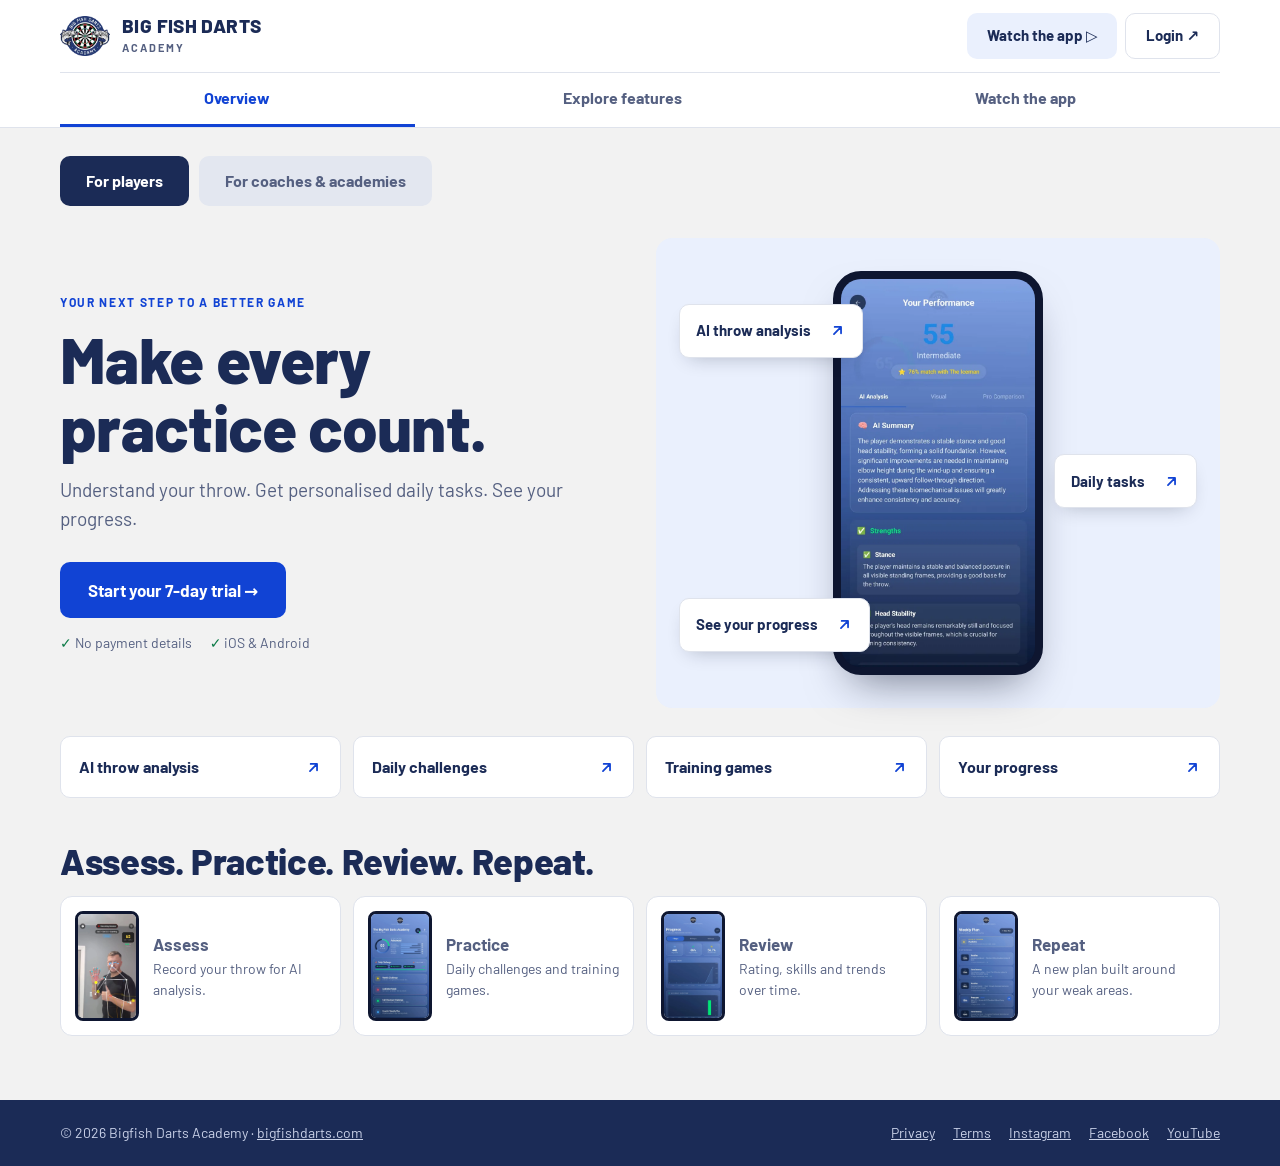
==== commit 892fa609: "Academy JDC challenge screens, practice spelling, fix clipped screenshot rows Co-Authored-By: Claude" ====
--- a/academy/index.html
+++ b/academy/index.html
@@ -142,7 +142,9 @@
     .feat .benefit { margin: 8px 0 0; font-size: 19px; font-weight: 700; }
     .feat .desc { margin: 8px 0 0; color: var(--muted); }
     .feat ul { margin: 16px 0 0; padding-left: 20px; } .feat li { margin: 6px 0; }
-    .feat .shots { display: flex; gap: 10px; justify-content: center; padding: 16px; border-radius: var(--r); background: var(--soft); overflow-x: auto; }
+    .feat .shots { display: flex; align-items: flex-start; gap: 10px; justify-content: flex-start; padding: 16px; border-radius: var(--r); background: var(--soft); overflow-x: auto; }
+    .feat .shots > img:first-child { margin-left: auto; }
+    .feat .shots > img:last-child { margin-right: auto; }
     .feat .shots img { width: 190px; flex: none; border-radius: 16px; border: 5px solid #0e1630; cursor: zoom-in; }
     .feat .shots img.wide { width: 280px; border-radius: 10px; }
     .list { margin: 0; padding: 0; list-style: none; }
@@ -254,10 +256,10 @@
       <div class="tilerow" data-tiles="ai daily games progress"></div>
 
       <div class="loop">
-        <h2>Assess. Practise. Review. Repeat.</h2>
+        <h2>Assess. Practice. Review. Repeat.</h2>
         <div class="loop-grid">
           <button class="card loop-step" type="button" data-feature="ai"><img src="img/app/live-scan.webp" alt=""><span><b>Assess</b><span>Record your throw for AI analysis.</span></span></button>
-          <button class="card loop-step" type="button" data-feature="daily"><img src="img/app/train.webp" alt=""><span><b>Practise</b><span>Daily challenges and training games.</span></span></button>
+          <button class="card loop-step" type="button" data-feature="daily"><img src="img/app/train.webp" alt=""><span><b>Practice</b><span>Daily challenges and training games.</span></span></button>
           <button class="card loop-step" type="button" data-feature="progress"><img src="img/app/progress.webp" alt=""><span><b>Review</b><span>Rating, skills and trends over time.</span></span></button>
           <button class="card loop-step" type="button" data-feature="plan"><img src="img/app/weekly-plan.webp" alt=""><span><b>Repeat</b><span>A new plan built around your weak areas.</span></span></button>
         </div>
@@ -298,7 +300,7 @@
 
       <div class="loop">
         <h2>The six days between sessions</h2>
-        <p class="lede" style="margin-top: 8px">You coach once a week. The app keeps every player practising the rest of it.</p>
+        <p class="lede" style="margin-top: 8px">You coach once a week. The app keeps every player practicing the rest of it.</p>
         <div class="week">
           <div class="card day you"><b>Day 1</b><strong>Your session</strong><span>Coach, then set the week's plan.</span></div>
           <div class="card day"><b>Day 2</b><strong>Doubles Lockdown</strong><span>Doubles across the board</span></div>
@@ -419,13 +421,13 @@
 const F = {
   ai: { t: 'AI throw analysis', b: 'See what your throw is really doing.', d: 'Record a short video and get a coaching report on your technique.', s: ['live-scan', 'ai-summary', 'ai-improve', 'frame-windup'], l: ['Record 3 to 10 throws on your phone', 'Strengths and areas to improve, from stance to follow-through', 'Frame-by-frame feedback on your wind-up and release'] },
   pro: { t: 'Pro comparison', b: 'Find the pro whose style is closest to yours.', d: 'Your key metrics side by side with professional throwing styles.', s: ['pro-metrics', 'pro-matches'], l: ['Elbow stability, release timing, follow-through and tempo', 'Your closest style matches, with the reasons why', 'Your numbers against the pro for each metric'] },
-  live: { t: 'Live coaching', b: 'Feedback while you practise.', d: 'The camera stays on during practice.', s: ['ai-modes', 'live-scan'], l: ['Instant scores after each throw', 'Spoken coaching cues', 'Body pose detection'] },
+  live: { t: 'Live coaching', b: 'Feedback while you practice.', d: 'The camera stays on during practice.', s: ['ai-modes', 'live-scan'], l: ['Instant scores after each throw', 'Spoken coaching cues', 'Body pose detection'] },
   daily: { t: 'Daily challenges', b: 'A reason to pick up your darts every day.', d: 'Three short games each day.', s: ['train'], l: ['A new daily challenge of three games', 'Keep your streak going', 'Mixes doubles, scoring and trebles'] },
   weekly: { t: 'Big Fish Weekly Challenge', b: 'One test of your whole game, every week.', d: 'Six blocks to complete. It resets weekly.', s: ['weekly-challenge'], l: ['Scoring power, singles, trebles, doubles, checkouts and a championship mix', 'Blocks unlock one after another', 'Your first attempt counts most toward your rating'] },
-  games: { t: 'Training games', b: 'Practise with purpose, not just at treble 20.', d: 'Every game is scored, with accuracy and darts thrown.', s: ['train-games', 'session-history'], l: ['Big Fish Circuit, Treble Attack, Doubles Lockdown, Consistency Ladder, Around the Clock and more', 'Score, accuracy and time for every session', 'Optional AI form scan results'] },
+  games: { t: 'Training games', b: 'Practice with purpose, not just at treble 20.', d: 'Every game is scored, with accuracy and darts thrown.', s: ['train-games', 'session-history'], l: ['Big Fish Circuit, Treble Attack, Doubles Lockdown, Consistency Ladder, Around the Clock and more', 'Score, accuracy and time for every session', 'Optional AI form scan results'] },
   codfather: { t: 'Codfather Mode', b: 'Play under match pressure against AI.', d: '', s: ['train'], l: ['501 against an AI opponent', '20 levels', 'Win to unlock the next level'] },
   checkout: { t: 'Full Checkout Challenge', b: 'A lifetime goal for every player.', d: '', s: ['train'], l: ['Complete every checkout from 2 to 170', 'Tracks the finishes you have done'] },
-  plan: { t: 'Daily tasks & weekly plan', b: 'Always know what to practise next.', d: 'An AI-personalised 7-day schedule built around your weak areas.', s: ['weekly-plan', 'coach-task'], l: ['A focus for the week, like doubles', 'A game and a target for every day', 'Tasks from your coach appear too'] },
+  plan: { t: 'Daily tasks & weekly plan', b: 'Always know what to practice next.', d: 'An AI-personalised 7-day schedule built around your weak areas.', s: ['weekly-plan', 'coach-task'], l: ['A focus for the week, like doubles', 'A game and a target for every day', 'Tasks from your coach appear too'] },
   progress: { t: 'Your progress', b: 'See your game improve, week by week.', d: 'Your BFDAR rating, grade and momentum, with six skills behind it.', s: ['home', 'skills-radar', 'progress'], l: ['Accuracy, consistency, doubles, scoring, pressure and AI form', 'Score, accuracy and doubles trends over 7, 30 or 90 days', 'An AI insight on what to focus on'] },
   board: { t: 'Train the whole board', b: 'Singles, trebles, doubles and checkouts.', d: 'Practice goes well beyond treble 20.', s: ['weekly-challenge', 'train-games'], l: ['Singles and trebles on 20, 19 and 18', 'Doubles from D20 down to D4', 'Checkout doubles to close out a leg'] },
   muscle: { t: 'Muscle memory', b: 'Repeat a good throw until it is automatic.', d: 'Short, regular sessions build a consistent routine.', s: ['session-history'], l: ['Consistency Ladder and Around the Clock reward repeatable throws', 'Daily challenges keep the routine going'] },
@@ -437,17 +439,18 @@
   groups: { t: 'Groups', b: 'Organise your squad.', d: '', s: ['groups'], l: ['Put players into training groups', 'Add or remove players any time'] },
   follow: { t: 'Follow every player', b: 'Spot progress and problems early.', d: 'Ratings, skills and sessions for each player.', s: ['player-details', 'skills-radar', 'home'], l: ['Rating and skill breakdown for every player', 'Session history and task status', 'Momentum shows who is improving or dropping'] },
   howai: { t: 'How AI helps', b: 'More coaching from every session.', d: 'The AI reviews recorded throws and builds plans around weak areas.', s: ['ai-improve', 'frame-follow', 'weekly-plan'], l: ['Strengths and areas to improve for each player', 'Frame-by-frame technique feedback', 'Weekly plans built from each player\'s weak areas'] },
-  between: { t: 'Between sessions', b: 'Stay in touch all week.', d: 'Players see your tasks and can chat with you in the app.', s: ['coach-task', '@bullseye'], l: ['Chat with your players', 'Pending tasks from you on their home screen', 'A weekly tracker of the days they practised'] },
-  jdc: { t: 'JDC challenge', b: 'Screens to follow.', d: '', s: [], l: [], soon: 'The JDC challenge screens and approved branding will be added once Big Fish supplies them.' },
+  between: { t: 'Between sessions', b: 'Stay in touch all week.', d: 'Players see your tasks and can chat with you in the app.', s: ['coach-task', '@bullseye'], l: ['Chat with your players', 'Pending tasks from you on their home screen', 'A weekly tracker of the days they practiced'] },
+  jdc: { t: 'JDC challenge', b: 'The JDC practice routine, scored for you.', d: '33 targets in three sections: Shanghai 10–15, doubles round the board, then Shanghai 15–20.', s: ['jdc-play', 'jdc-complete', 'jdc-sections', 'jdc-stats'], l: ['Tap single, double, treble or miss for every dart', '+100 bonus points for every Shanghai', 'Your total against your previous best', 'Stats over your last 10, last 30 or all sessions'] },
 };
 const SETS = {
   players: { eyebrow: 'Built for players', left: ['ai', 'pro', 'live', 'daily', 'weekly'], right: ['games', 'codfather', 'checkout', 'plan', 'progress'], more: ['board', 'muscle'], phone: 'home' },
   coaches: { eyebrow: 'Built for coaches & academies', left: ['brand', 'dashboard', 'assign', 'cplan', 'groups'], right: ['follow', 'howai', 'between', 'games', 'jdc'], more: ['board', 'muscle'], phone: 'coach-dashboard' },
 };
 const STORIES = {
-  players: { eyebrow: 'For players', title: 'From one throw to real progress.', steps: [['Record a throw', 'Prop up your phone and throw a set.', 'live-scan'], ['Get real feedback', 'See what to fix in your technique.', 'ai-improve'], ['Do your daily task', 'Your plan tells you what to practise.', 'weekly-plan'], ['See your progress', 'Watch your rating and skills move.', 'progress']] },
+  players: { eyebrow: 'For players', title: 'From one throw to real progress.', steps: [['Record a throw', 'Prop up your phone and throw a set.', 'live-scan'], ['Get real feedback', 'See what to fix in your technique.', 'ai-improve'], ['Do your daily task', 'Your plan tells you what to practice.', 'weekly-plan'], ['See your progress', 'Watch your rating and skills move.', 'progress']] },
   coaches: { eyebrow: 'For coaches & academies', title: 'Your academy, running all week.', steps: [['Brand your app', 'Add your name and logo.', '@shepperton'], ['Invite your players', 'They join with your code.', 'coach-dashboard'], ['Assign the work', 'Pick a game, a duration and a note.', 'assign-task'], ['Follow every player', 'Ratings, skills and sessions.', 'player-details']] },
 };
+const isWide = (s) => s.startsWith('@') || s.startsWith('jdc-');
 const src = (s) => s.startsWith('@') ? `img/brand/${s.slice(1)}.webp` : `img/app/${s}.webp`;
 const arrow = '<svg viewBox="0 0 24 24" fill="none" stroke="currentColor" stroke-width="2.5" stroke-linecap="round" stroke-linejoin="round" aria-hidden="true"><path d="M7 17 17 7M8 7h9v9"/></svg>';
 const tile = (k) => `<button class="tile" type="button" data-feature="${k}"><span>${F[k].t}${F[k].soon ? '<small>Coming soon</small>' : ''}</span>${arrow}</button>`;
@@ -469,7 +472,7 @@
   document.getElementById('steps').innerHTML = W.steps.map(([t, d], i) => `<button type="button" data-step="${i}" aria-pressed="${i === step}"><i>${i + 1}</i><span><b>${t}</b><span>${d}</span></span></button>`).join('');
   const [t, , img] = W.steps[step];
   const si = document.getElementById('story-img');
-  si.src = src(img); si.alt = t + ': app screen'; si.className = img.startsWith('@') ? 'wide' : '';
+  si.src = src(img); si.alt = t + ': app screen'; si.className = isWide(img) ? 'wide' : '';
   document.getElementById('story-tag').textContent = `Step ${step + 1} of ${W.steps.length}`;
   document.getElementById('prev').disabled = step === 0;
   document.getElementById('next').textContent = step === W.steps.length - 1 ? 'Start again ↺' : 'Next →';
@@ -495,7 +498,7 @@
 let lastBtn = null;
 function openFeature(k, btn) {
   const f = F[k]; lastBtn = btn || null;
-  const shots = f.s.length ? `<div class="shots">${f.s.map((s) => `<img src="${src(s)}" alt="${f.t}: app screen" loading="lazy" class="${s.startsWith('@') ? 'wide' : ''}">`).join('')}</div>` : '<div class="shots" style="min-height:260px;align-items:center;color:var(--muted)">Screens to follow</div>';
+  const shots = f.s.length ? `<div class="shots">${f.s.map((s) => `<img src="${src(s)}" alt="${f.t}: app screen" class="${isWide(s) ? 'wide' : ''}">`).join('')}</div>` : '<div class="shots" style="min-height:260px;align-items:center;color:var(--muted)">Screens to follow</div>';
   document.getElementById('feat-body').innerHTML = `
     <div>
       <h2 id="feat-t">${f.t}</h2>
